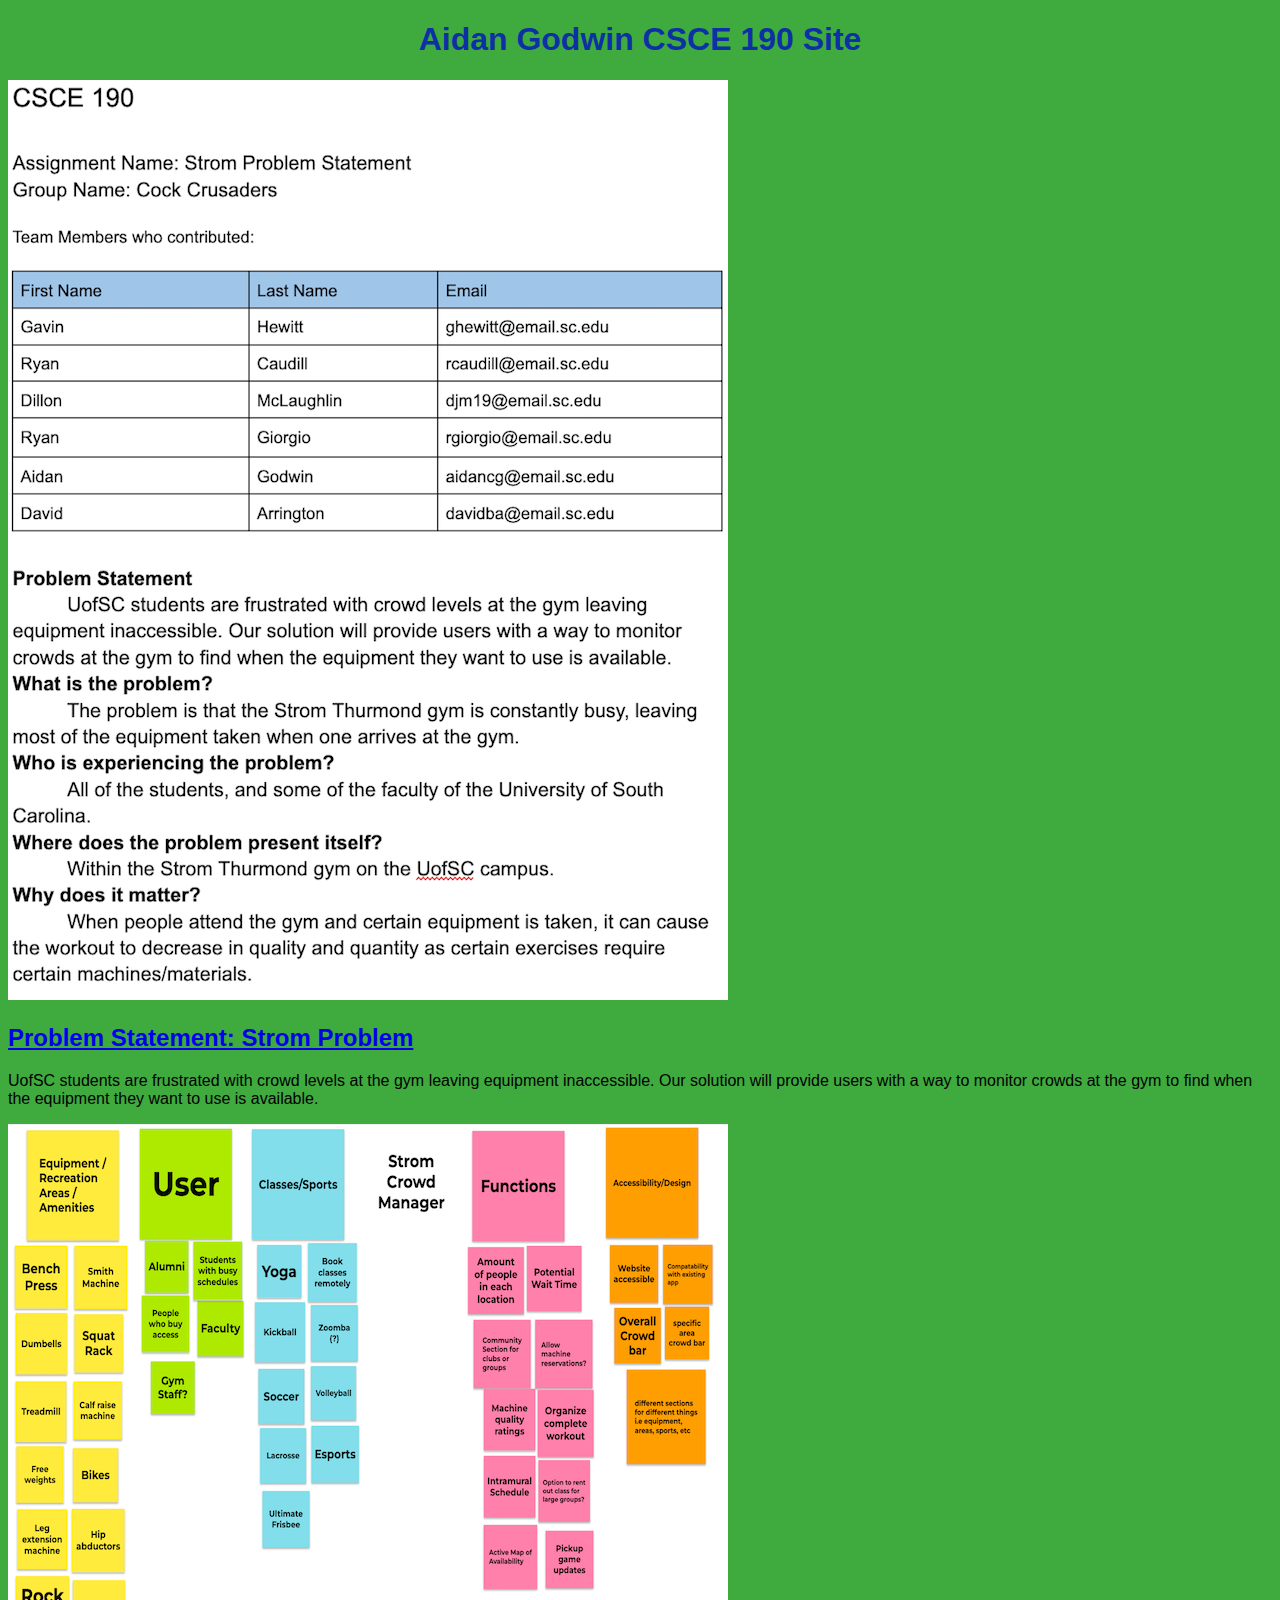
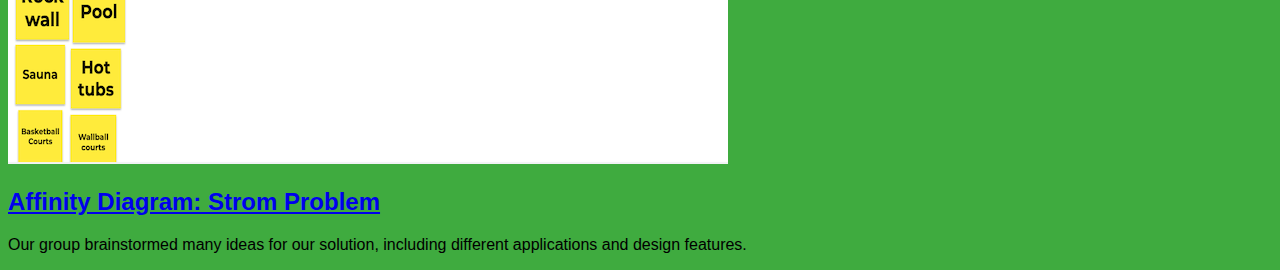
==== index.html @ 06478be4 "Add files via upload" ====
<!DOCTYPE html>
<html>
    <head>
        <title>CSCE 190: Aidan Godwin</title>
        <link rel="stylesheet" href="styles.css">
    </head>
    <body>
        <h1>Aidan Godwin CSCE 190 Site</h1>

        <!-- Problem Statement Assignment-->
        <section class="assignment">
            <a href="files/Strom Problem Statement.pdf"><image src="Images/ProblemStatement.png"></a>
            <section class = "ass-details">
                <a href="files/Strom Problem Statement.pdf"><h2>Problem Statement: Strom Problem</h2></a>
                <p>
                    UofSC students are frustrated with crowd levels at the gym leaving equipment inaccessible. Our solution will provide users with a way to monitor crowds at the gym to find when the equipment they want to use is available.
                </p>
            </section>
        </section>

        <!-- Affinity Diagram Assignment-->
        <section class="assignment">
            <a href="files/affinity-diagram.pdf"><img src="Images/jamboard.png"></a>
            <section class="ass-details">
                <a href="files/affinity-diagram.pdf"><h2>Affinity Diagram: Strom Problem</h2></a>
                <p>
                    Our group brainstormed many ideas for our solution, including different applications and design features.
                </p>
            </section>
        </section>
    </body>
</html>
---- styles.css ----
body{
    background:rgb(63, 171, 63);
    font-family:Arial, Helvetica, sans-serif;
}
h1{
    color: rgb(13, 48, 164);
    text-align:center;
}
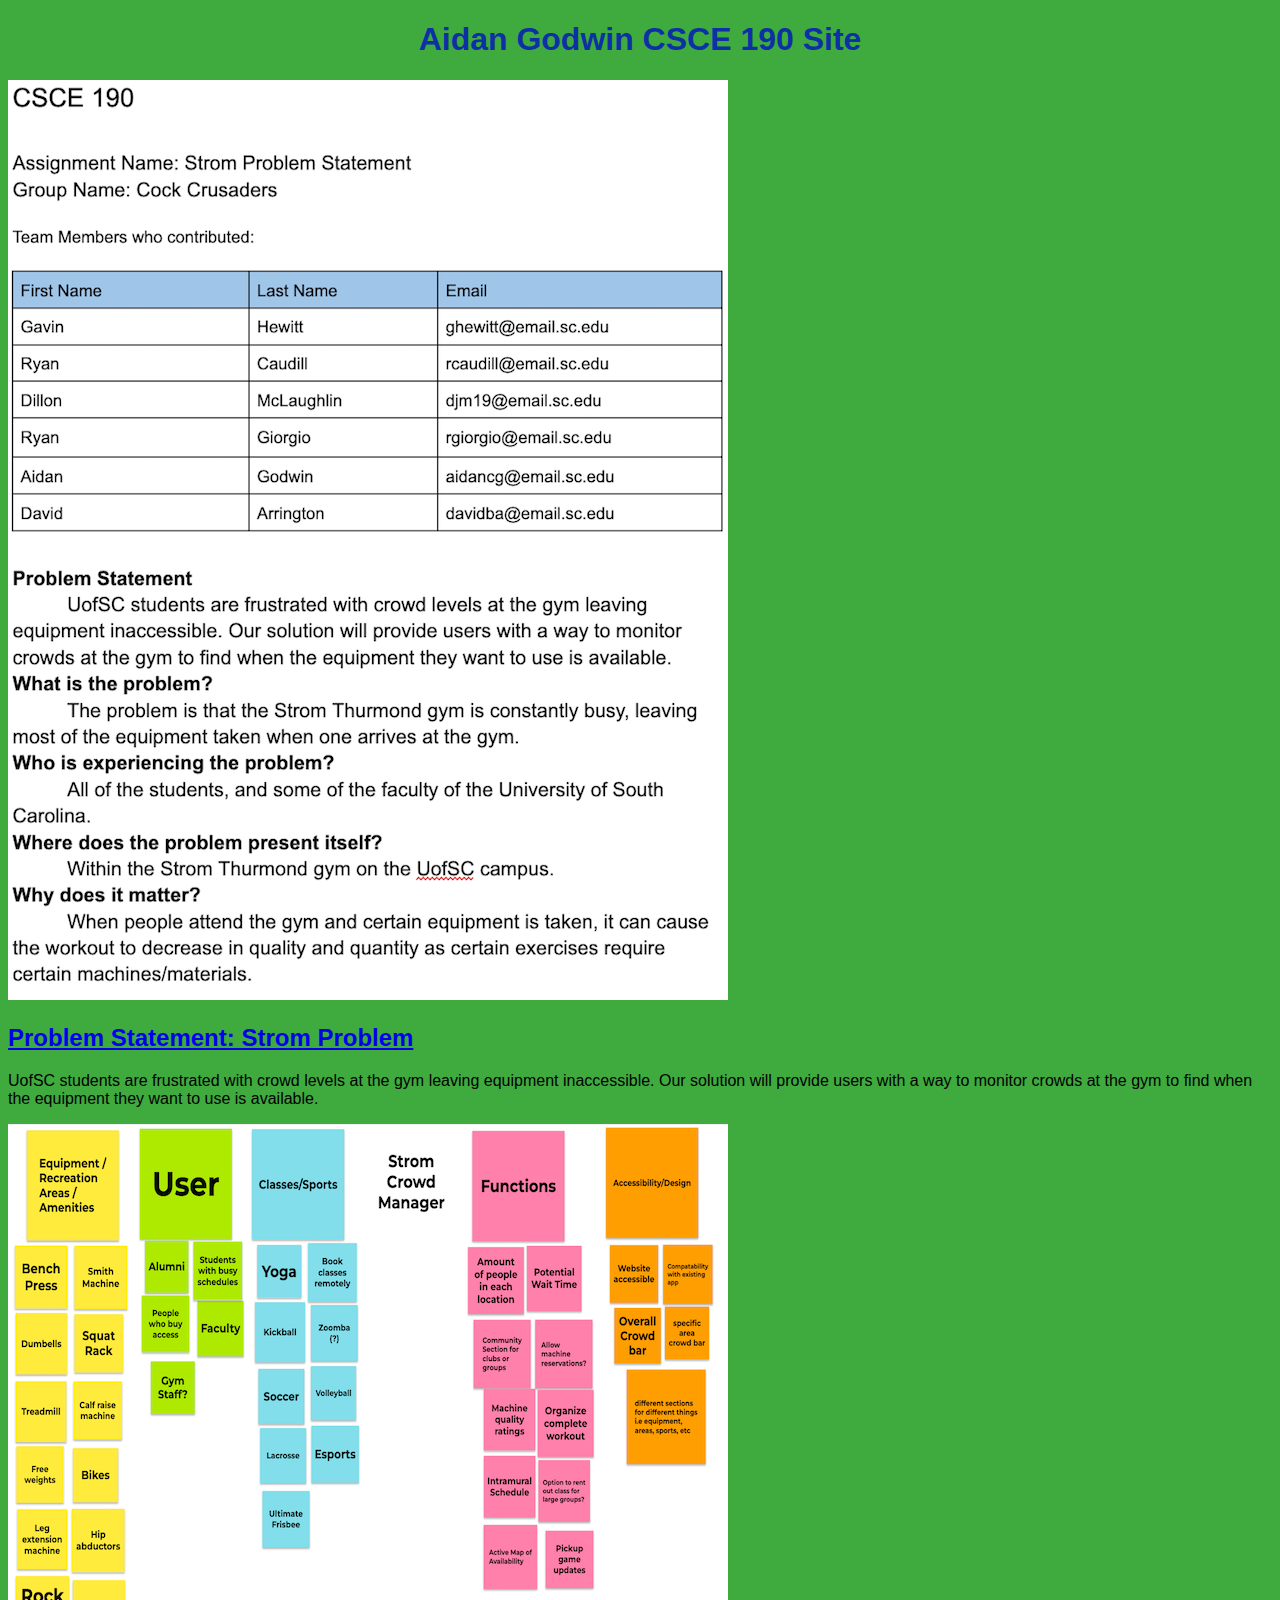
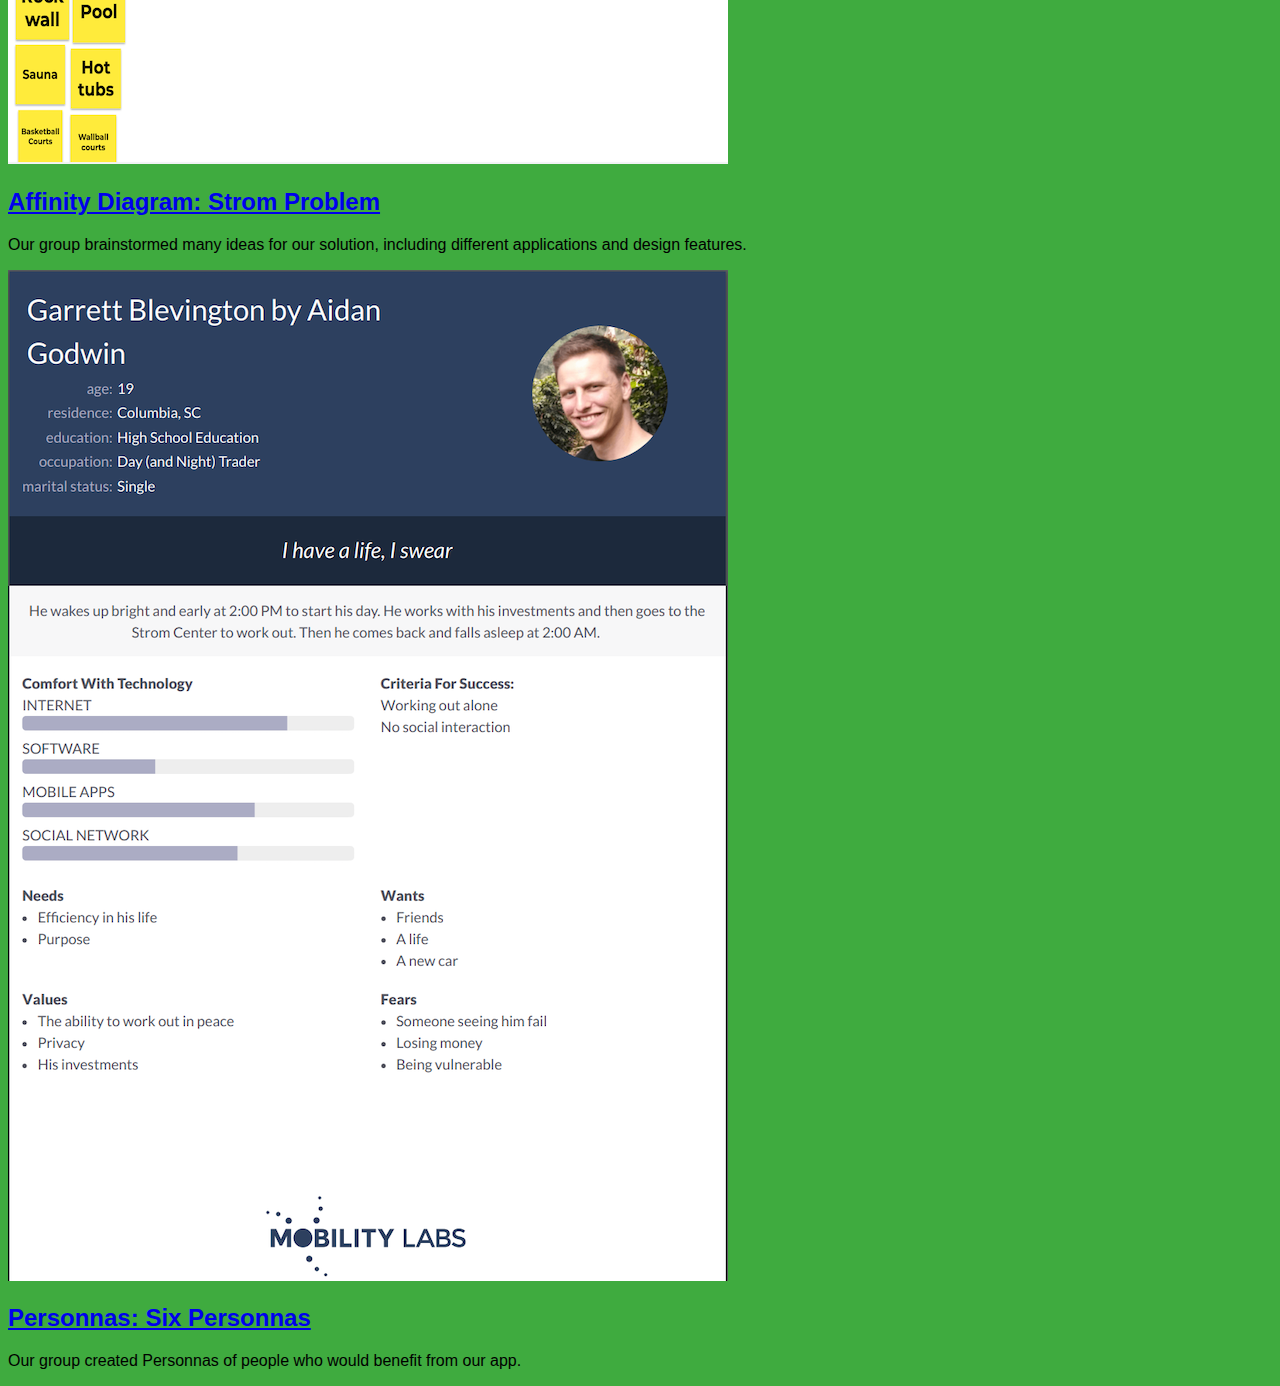
==== commit 14692c6b: "Add files via upload" ====
--- a/index.html
+++ b/index.html
@@ -28,5 +28,16 @@
                 </p>
             </section>
         </section>
+
+        <!-- Personna Assignment-->
+        <section class="assignment">
+            <a href="files/Personnas.pdf"><img src="Images/personna.png"></a>
+            <section class="ass-details">
+                <a href="Personnas.pdf"><h2>Personnas: Six Personnas </h2></a>
+                <p>
+                    Our group created Personnas of people who would benefit from our app. 
+                </p>
+            </section>
+        </section>
     </body>
 </html>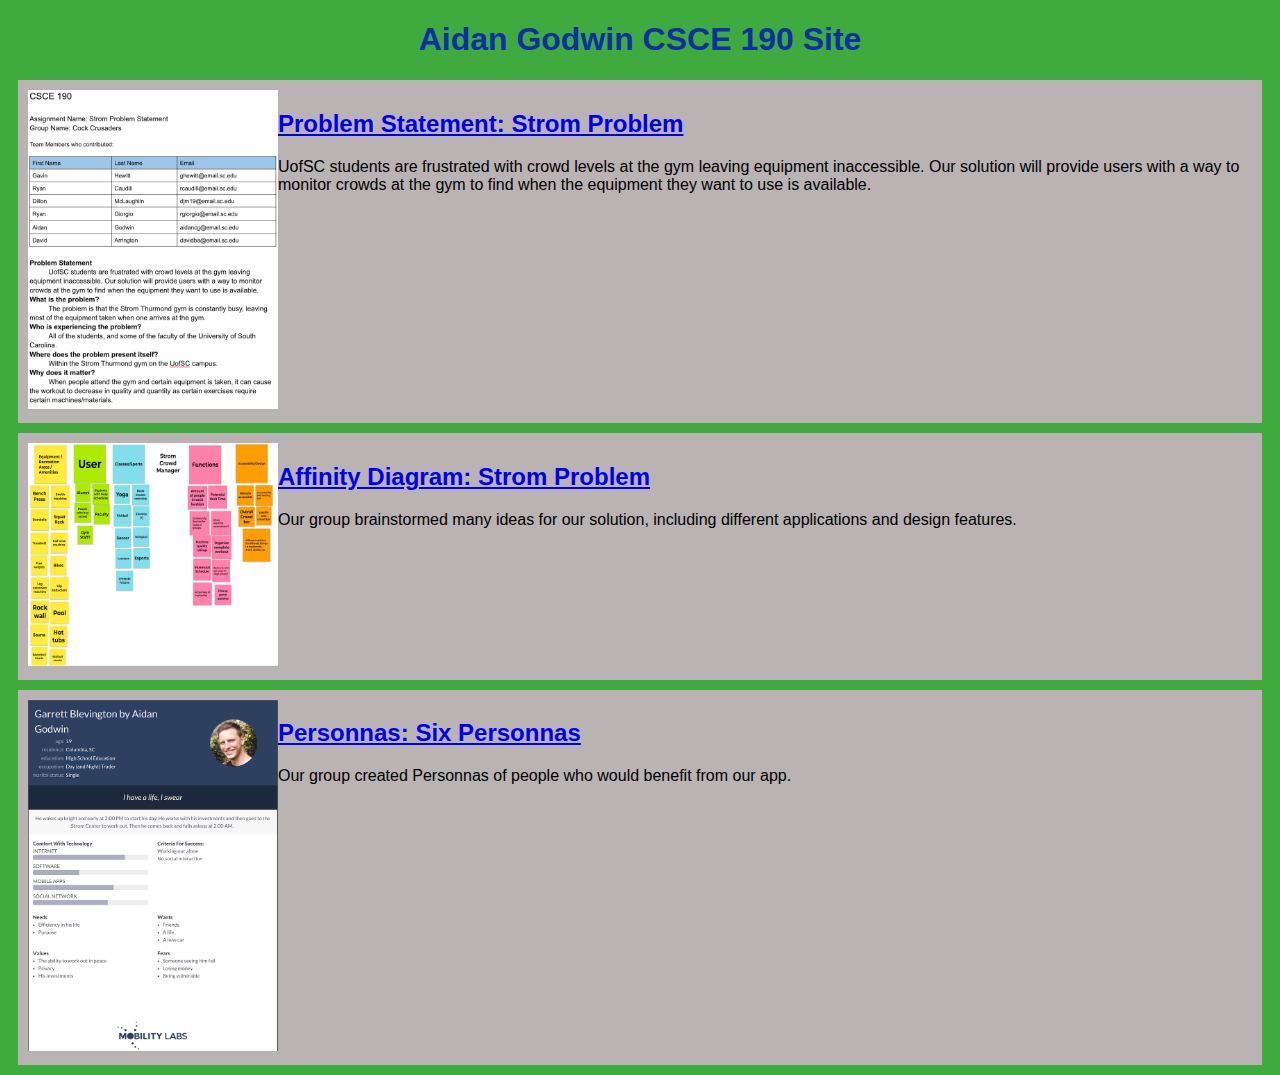
==== commit 11334742: "Add files via upload" ====
--- a/index.html
+++ b/index.html
@@ -33,7 +33,7 @@
         <section class="assignment">
             <a href="files/Personnas.pdf"><img src="Images/personna.png"></a>
             <section class="ass-details">
-                <a href="Personnas.pdf"><h2>Personnas: Six Personnas </h2></a>
+                <a href="files/Personnas.pdf"><h2>Personnas: Six Personnas </h2></a>
                 <p>
                     Our group created Personnas of people who would benefit from our app. 
                 </p>
--- a/styles.css
+++ b/styles.css
@@ -2,6 +2,18 @@
     background:rgb(63, 171, 63);
     font-family:Arial, Helvetica, sans-serif;
 }
+
+.assignment{
+    display:flex;
+    padding:10px;
+    margin:10px;
+    background:rgb(185, 179, 179);
+}
+
+.assignment img{
+    width:250px;
+}
+
 h1{
     color: rgb(13, 48, 164);
     text-align:center;
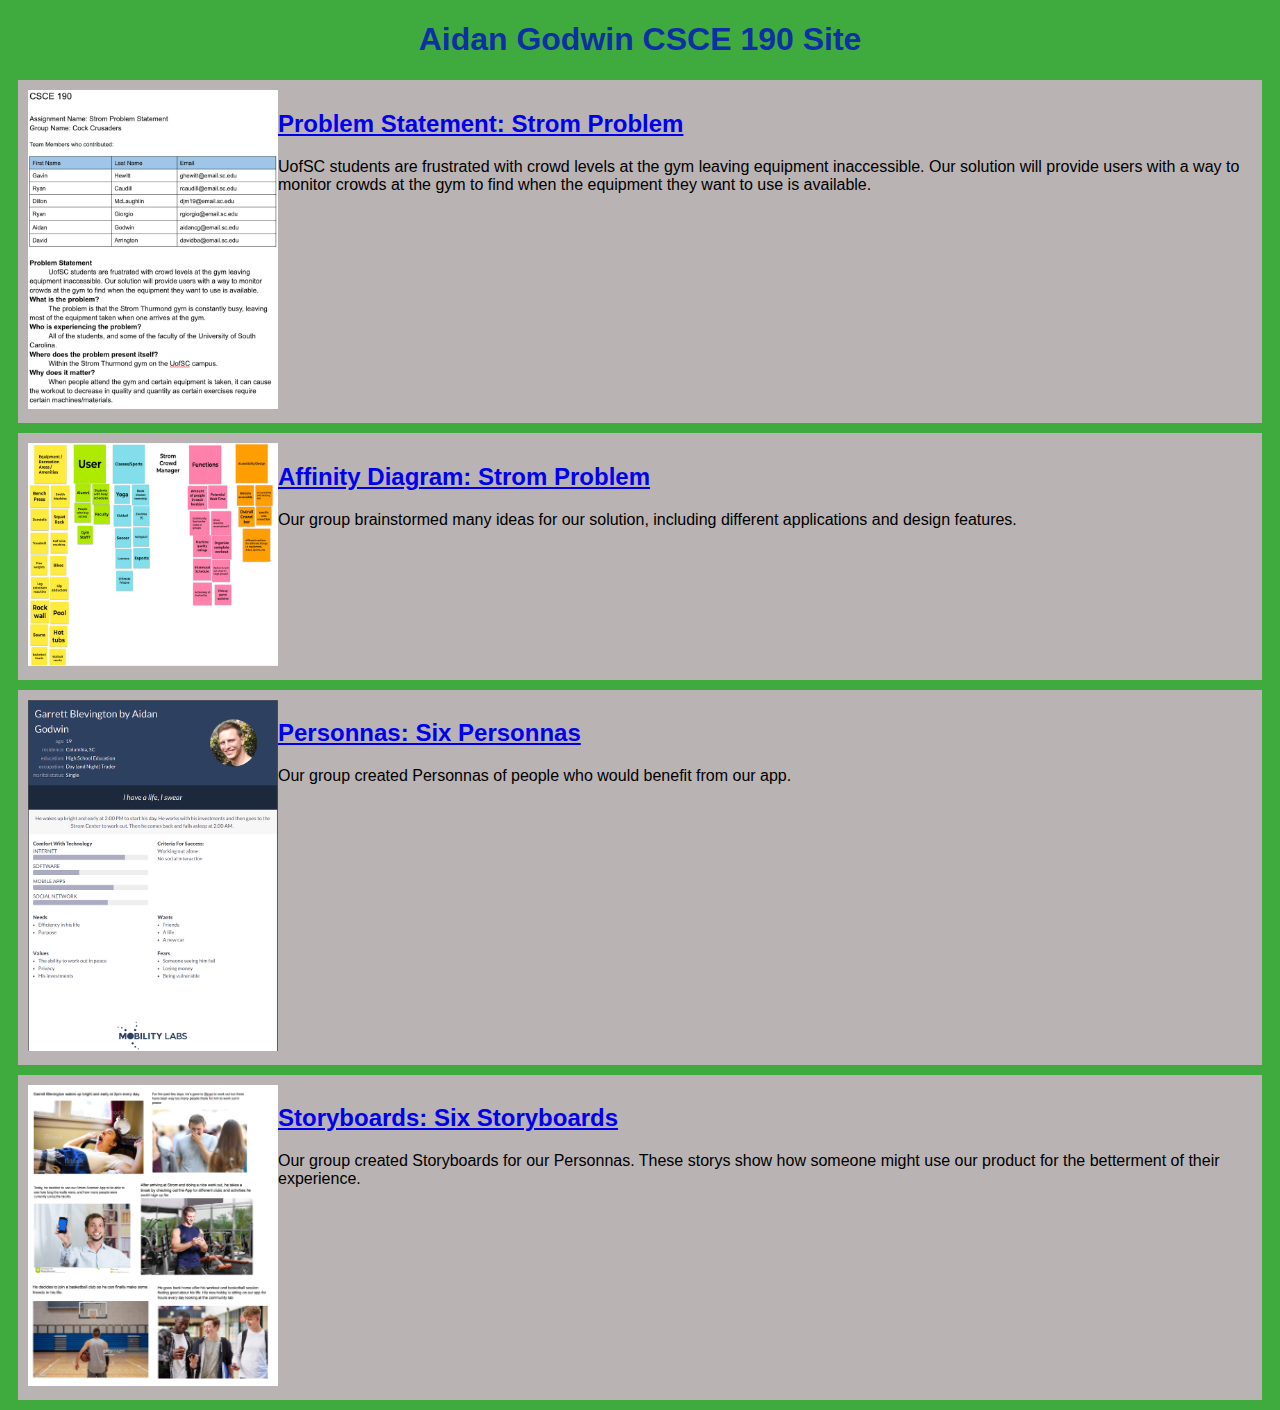
==== commit bdcc09e4: "Add files via upload" ====
--- a/index.html
+++ b/index.html
@@ -39,5 +39,16 @@
                 </p>
             </section>
         </section>
+
+        <!-- Storyboard Assignment-->
+        <section class="assignment">
+            <a href="files/Storyboards.pdf"><img src="Images/Storyboard.png"></a>
+            <section class="ass-details">
+                <a href="files/Storyboards.pdf"><h2>Storyboards: Six Storyboards </h2></a>
+                <p>
+                    Our group created Storyboards for our Personnas. These storys show how someone might use our product for the betterment of their experience. 
+                </p>
+            </section>
+        </section>
     </body>
 </html>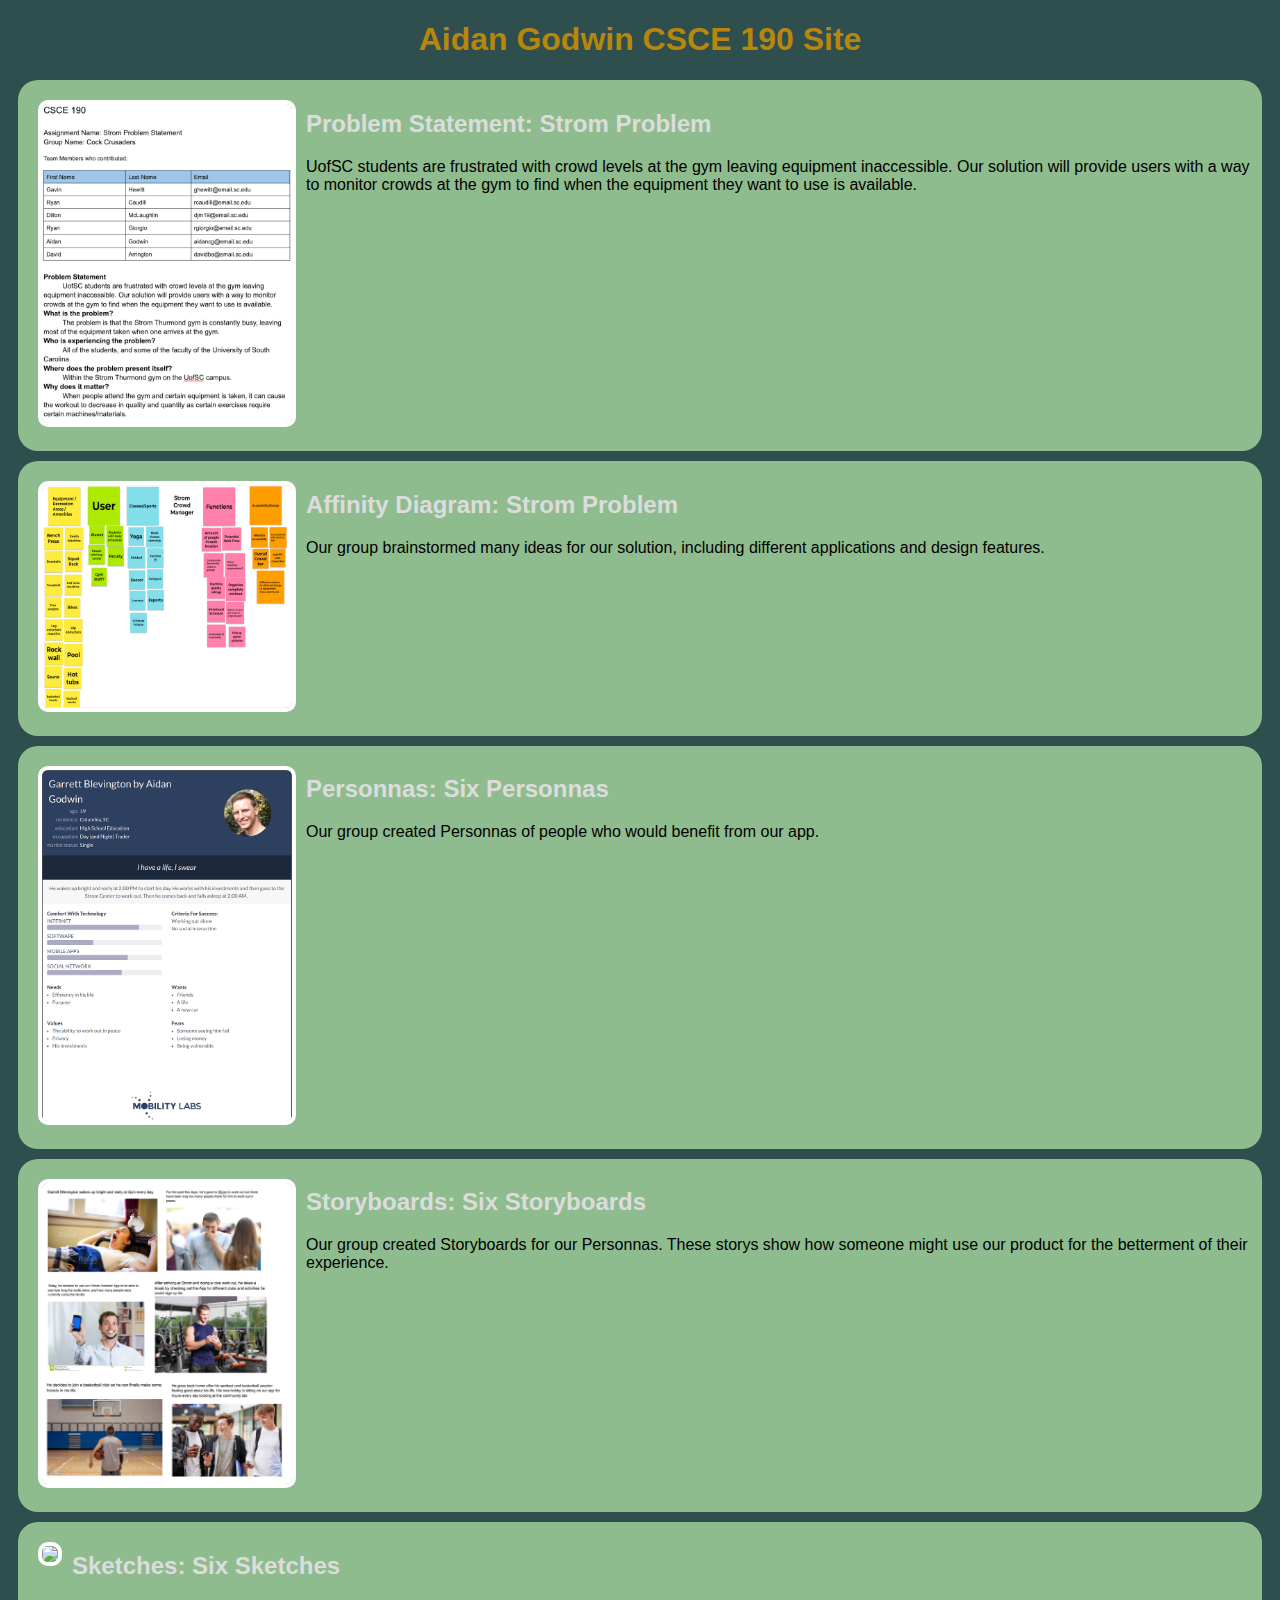
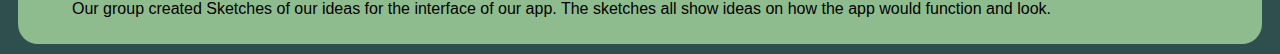
==== commit 15950130: "Add files via upload" ====
--- a/index.html
+++ b/index.html
@@ -50,5 +50,16 @@
                 </p>
             </section>
         </section>
+
+        <!-- Sketches Assignment-->
+        <section class="assignment">
+            <a href="files/Sketches.pdf"><img src="Images/Sketch.png"></a>
+            <section class="ass-details">
+                <a href="files/Sketches.pdf"><h2>Sketches: Six Sketches </h2></a>
+                <p>
+                    Our group created Sketches of our ideas for the interface of our app. The sketches all show ideas on how the app would function and look. 
+                </p>
+            </section>
+        </section>
     </body>
 </html>--- a/styles.css
+++ b/styles.css
@@ -1,5 +1,5 @@
 body{
-    background:rgb(63, 171, 63);
+    background:darkslategrey;
     font-family:Arial, Helvetica, sans-serif;
 }
 
@@ -7,14 +7,31 @@
     display:flex;
     padding:10px;
     margin:10px;
-    background:rgb(185, 179, 179);
+    background:darkseagreen;
+    border-radius:20px;
 }
 
 .assignment img{
     width:250px;
+    border:4px solid #fff;
+    margin:10px;
+    border-radius:10px;
+}
+
+.assignment img:hover {
+    border: 4px solid darkslategrey;
 }
 
 h1{
-    color: rgb(13, 48, 164);
+    color: darkgoldenrod;
     text-align:center;
+}
+
+a {
+    text-decoration:none;
+    color:gainsboro;
+}
+
+a:hover {
+    color:darkcyan;
 }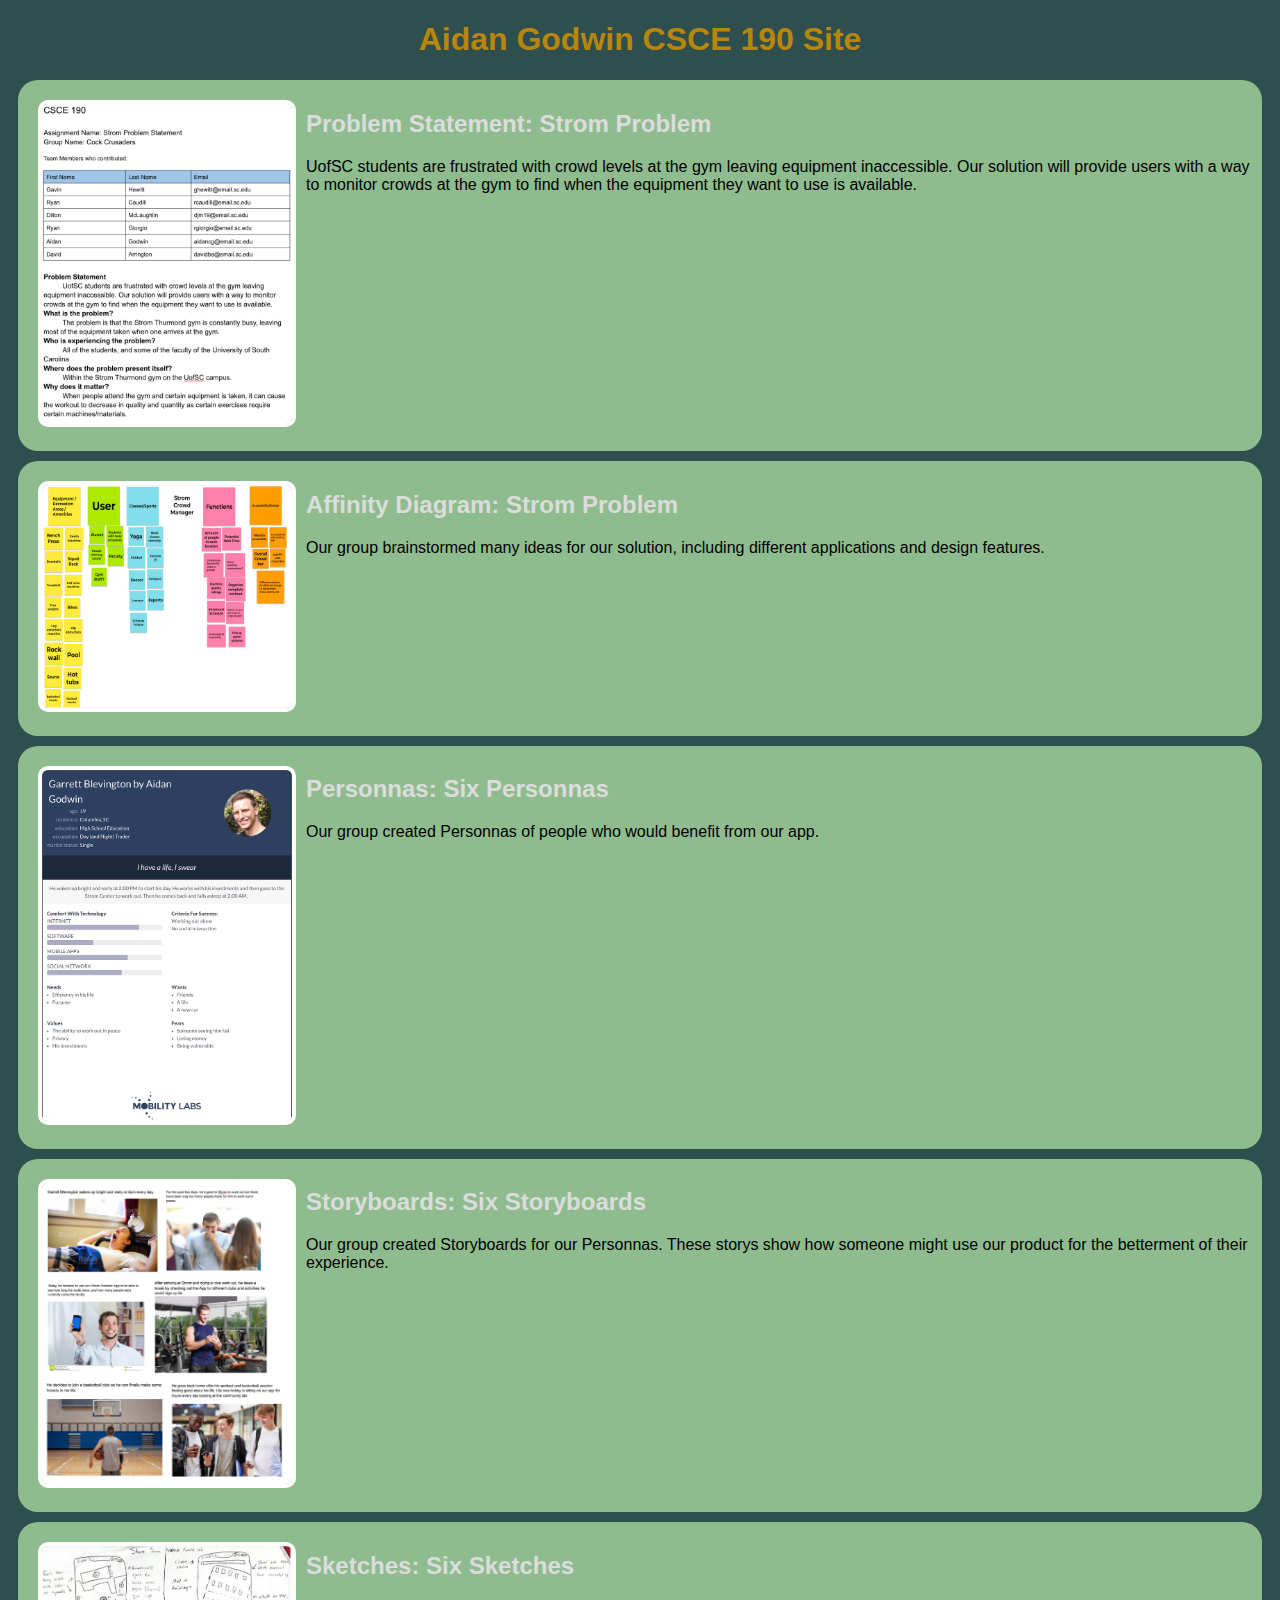
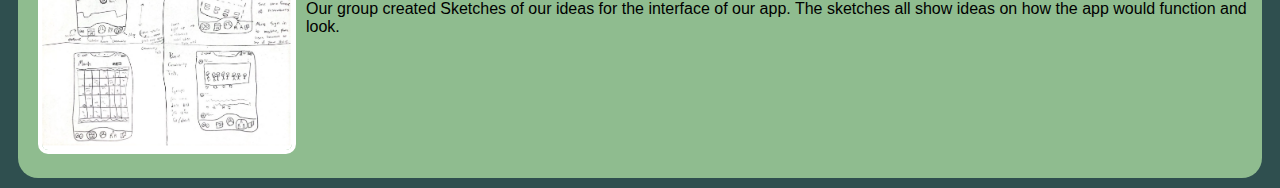
==== commit 0d767a02: "Add files via upload" ====
--- a/index.html
+++ b/index.html
@@ -53,7 +53,7 @@
 
         <!-- Sketches Assignment-->
         <section class="assignment">
-            <a href="files/Sketches.pdf"><img src="Images/Sketch.png"></a>
+            <a href="files/Sketches.pdf"><img src="Images/sketch.png"></a>
             <section class="ass-details">
                 <a href="files/Sketches.pdf"><h2>Sketches: Six Sketches </h2></a>
                 <p>
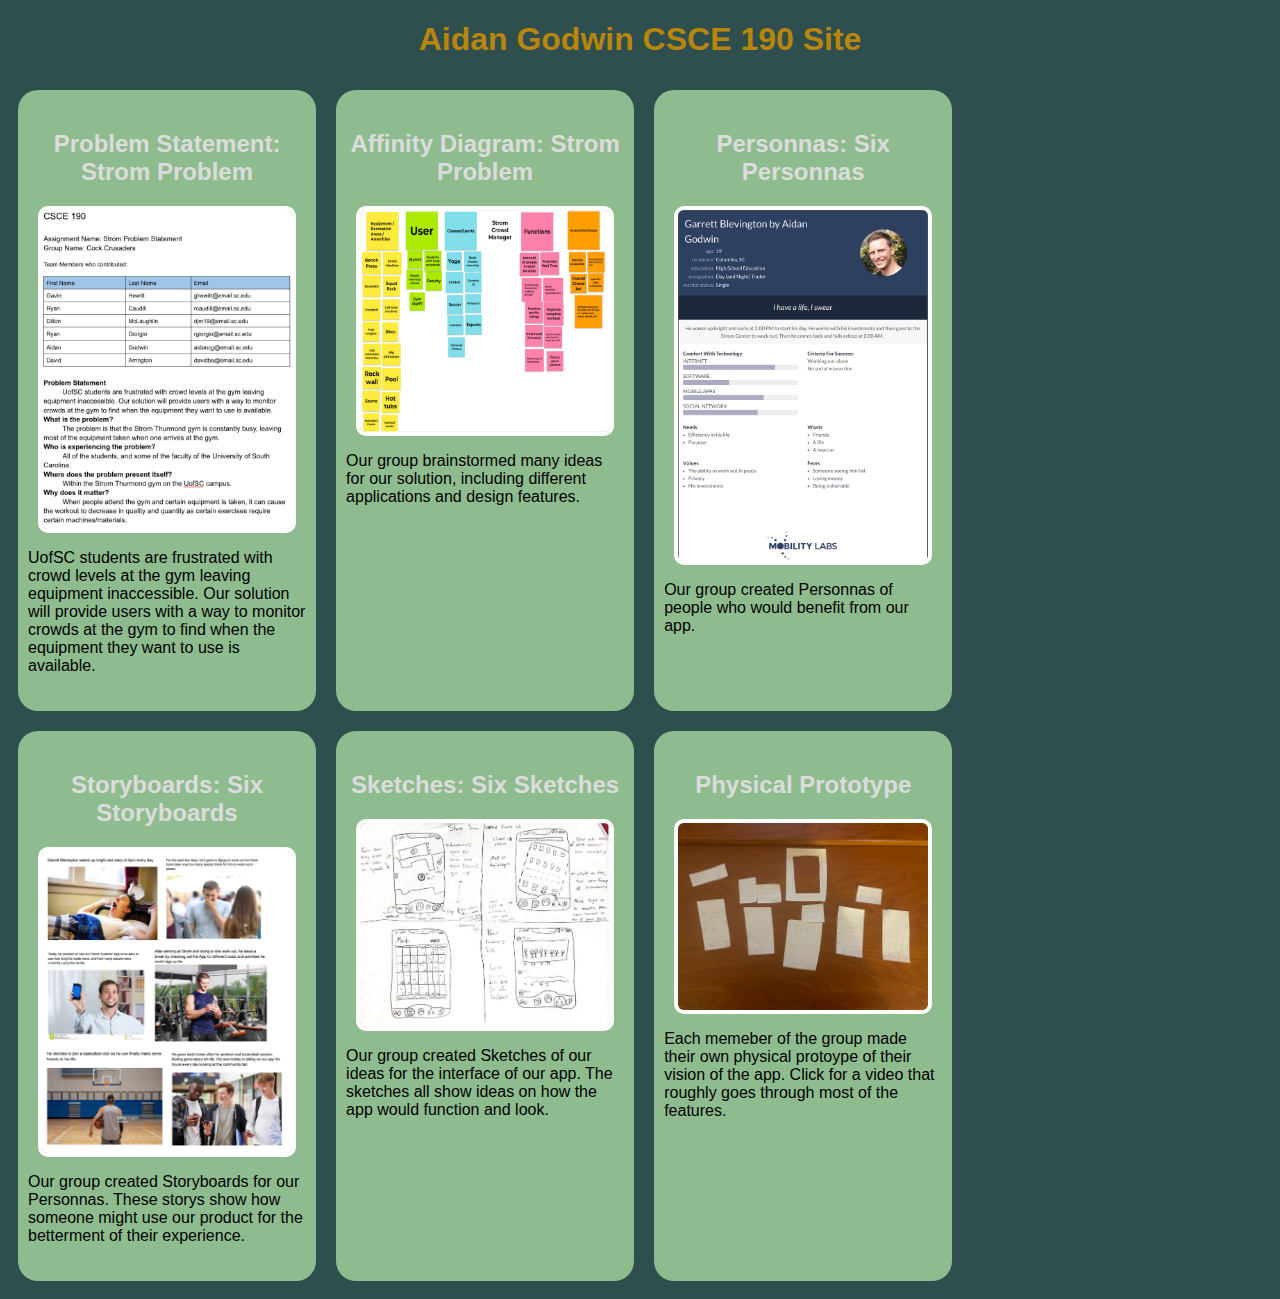
==== commit cd6e0af2: "Add files via upload" ====
--- a/index.html
+++ b/index.html
@@ -6,60 +6,61 @@
     </head>
     <body>
         <h1>Aidan Godwin CSCE 190 Site</h1>
-
-        <!-- Problem Statement Assignment-->
-        <section class="assignment">
-            <a href="files/Strom Problem Statement.pdf"><image src="Images/ProblemStatement.png"></a>
-            <section class = "ass-details">
+        
+        <div class="assignments">
+            <!-- Problem Statement Assignment-->
+            <section class="assignment">
                 <a href="files/Strom Problem Statement.pdf"><h2>Problem Statement: Strom Problem</h2></a>
+                <a href="files/Strom Problem Statement.pdf"><image src="Images/ProblemStatement.png"></a>
                 <p>
                     UofSC students are frustrated with crowd levels at the gym leaving equipment inaccessible. Our solution will provide users with a way to monitor crowds at the gym to find when the equipment they want to use is available.
                 </p>
             </section>
-        </section>
 
-        <!-- Affinity Diagram Assignment-->
-        <section class="assignment">
-            <a href="files/affinity-diagram.pdf"><img src="Images/jamboard.png"></a>
-            <section class="ass-details">
+            <!-- Affinity Diagram Assignment-->
+            <section class="assignment">
                 <a href="files/affinity-diagram.pdf"><h2>Affinity Diagram: Strom Problem</h2></a>
+                <a href="files/affinity-diagram.pdf"><img src="Images/jamboard.png"></a>
                 <p>
                     Our group brainstormed many ideas for our solution, including different applications and design features.
                 </p>
             </section>
-        </section>
 
-        <!-- Personna Assignment-->
-        <section class="assignment">
-            <a href="files/Personnas.pdf"><img src="Images/personna.png"></a>
-            <section class="ass-details">
+            <!-- Personna Assignment-->
+            <section class="assignment">
                 <a href="files/Personnas.pdf"><h2>Personnas: Six Personnas </h2></a>
+                <a href="files/Personnas.pdf"><img src="Images/personna.png"></a>
                 <p>
                     Our group created Personnas of people who would benefit from our app. 
                 </p>
             </section>
-        </section>
 
-        <!-- Storyboard Assignment-->
-        <section class="assignment">
-            <a href="files/Storyboards.pdf"><img src="Images/Storyboard.png"></a>
-            <section class="ass-details">
+            <!-- Storyboard Assignment-->
+            <section class="assignment">
                 <a href="files/Storyboards.pdf"><h2>Storyboards: Six Storyboards </h2></a>
+                <a href="files/Storyboards.pdf"><img src="Images/Storyboard.png"></a>
                 <p>
                     Our group created Storyboards for our Personnas. These storys show how someone might use our product for the betterment of their experience. 
                 </p>
             </section>
-        </section>
 
-        <!-- Sketches Assignment-->
-        <section class="assignment">
-            <a href="files/Sketches.pdf"><img src="Images/sketch.png"></a>
-            <section class="ass-details">
+            <!-- Sketches Assignment-->
+            <section class="assignment">
                 <a href="files/Sketches.pdf"><h2>Sketches: Six Sketches </h2></a>
+                <a href="files/Sketches.pdf"><img src="Images/sketch.png"></a>
                 <p>
                     Our group created Sketches of our ideas for the interface of our app. The sketches all show ideas on how the app would function and look. 
                 </p>
             </section>
-        </section>
+
+            <!-- Physical Prototype Assignment-->
+            <section class="assignment">
+                <a href="https://www.youtube.com/watch?v=lg7udE2FGtI"><h2>Physical Prototype </h2></a>
+                <a href="https://www.youtube.com/watch?v=lg7udE2FGtI"><img src="Images/Proto.jpg"></a>
+                <p>
+                    Each memeber of the group made their own physical protoype of their vision of the app. Click for a video that roughly goes through most of the features. 
+                </p>
+            </section>
+        </div>
     </body>
 </html>--- a/styles.css
+++ b/styles.css
@@ -3,10 +3,16 @@
     font-family:Arial, Helvetica, sans-serif;
 }
 
+.assignments{
+    display:flex;
+    flex-wrap:wrap;
+}
+
 .assignment{
-    display:flex;
+    width:22%;
     padding:10px;
     margin:10px;
+    padding:20px 10px;
     background:darkseagreen;
     border-radius:20px;
 }
@@ -16,6 +22,8 @@
     border:4px solid #fff;
     margin:10px;
     border-radius:10px;
+    display:block;
+    margin:auto;
 }
 
 .assignment img:hover {
@@ -27,6 +35,10 @@
     text-align:center;
 }
 
+h2{
+    text-align:center;
+}
+
 a {
     text-decoration:none;
     color:gainsboro;
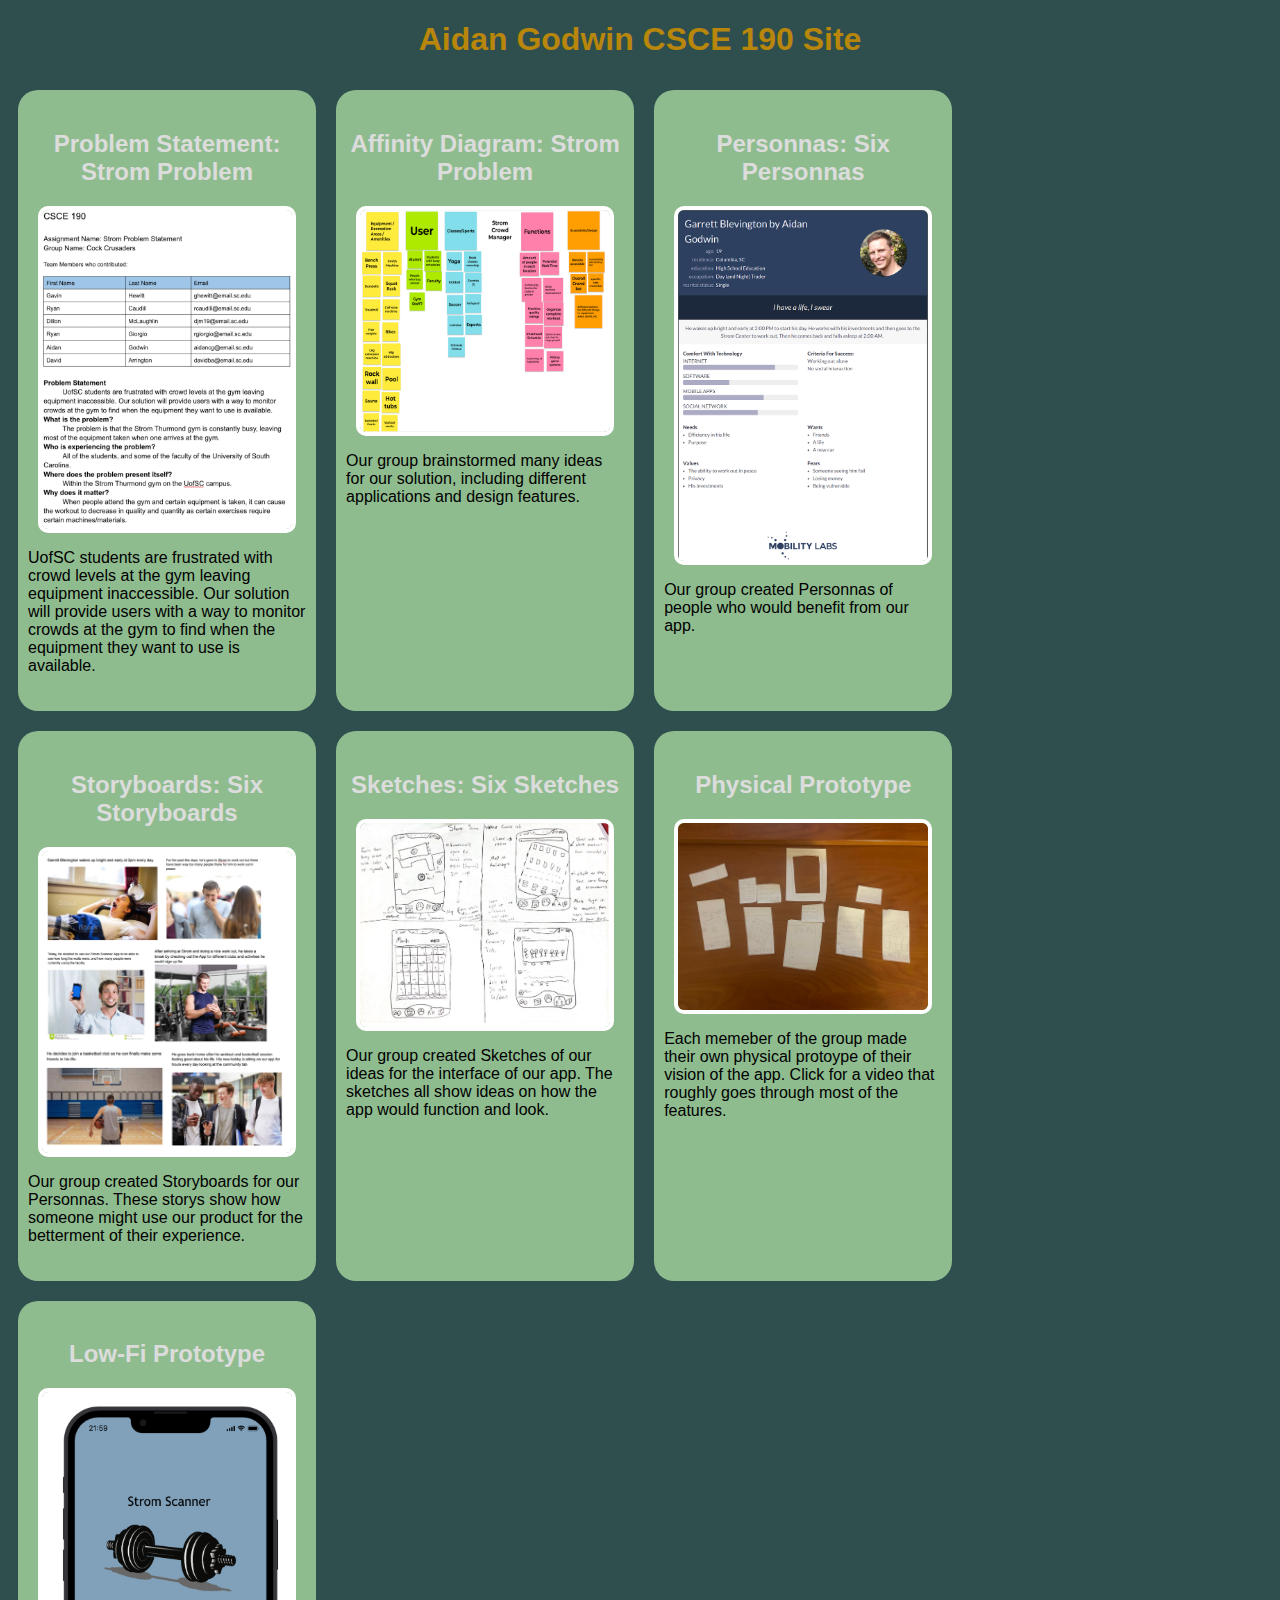
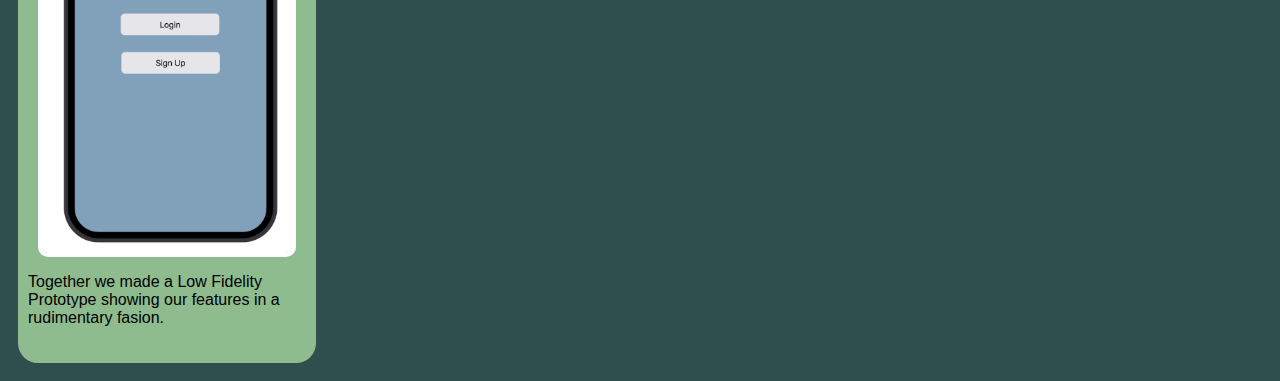
==== commit 68cb4a62: "Add files via upload" ====
--- a/index.html
+++ b/index.html
@@ -61,6 +61,15 @@
                     Each memeber of the group made their own physical protoype of their vision of the app. Click for a video that roughly goes through most of the features. 
                 </p>
             </section>
+
+            <!-- Low-Fi Prototype Assignment-->
+            <section class="assignment">
+                <a href="files/prototype/fullscreen.html"><h2>Low-Fi Prototype </h2></a>
+                <a href="files/prototype/fullscreen.html"><img src="Images/lowfi.png"></a>
+                <p>
+                    Together we made a Low Fidelity Prototype showing our features in a rudimentary fasion.
+                </p>
+            </section>
         </div>
     </body>
 </html>